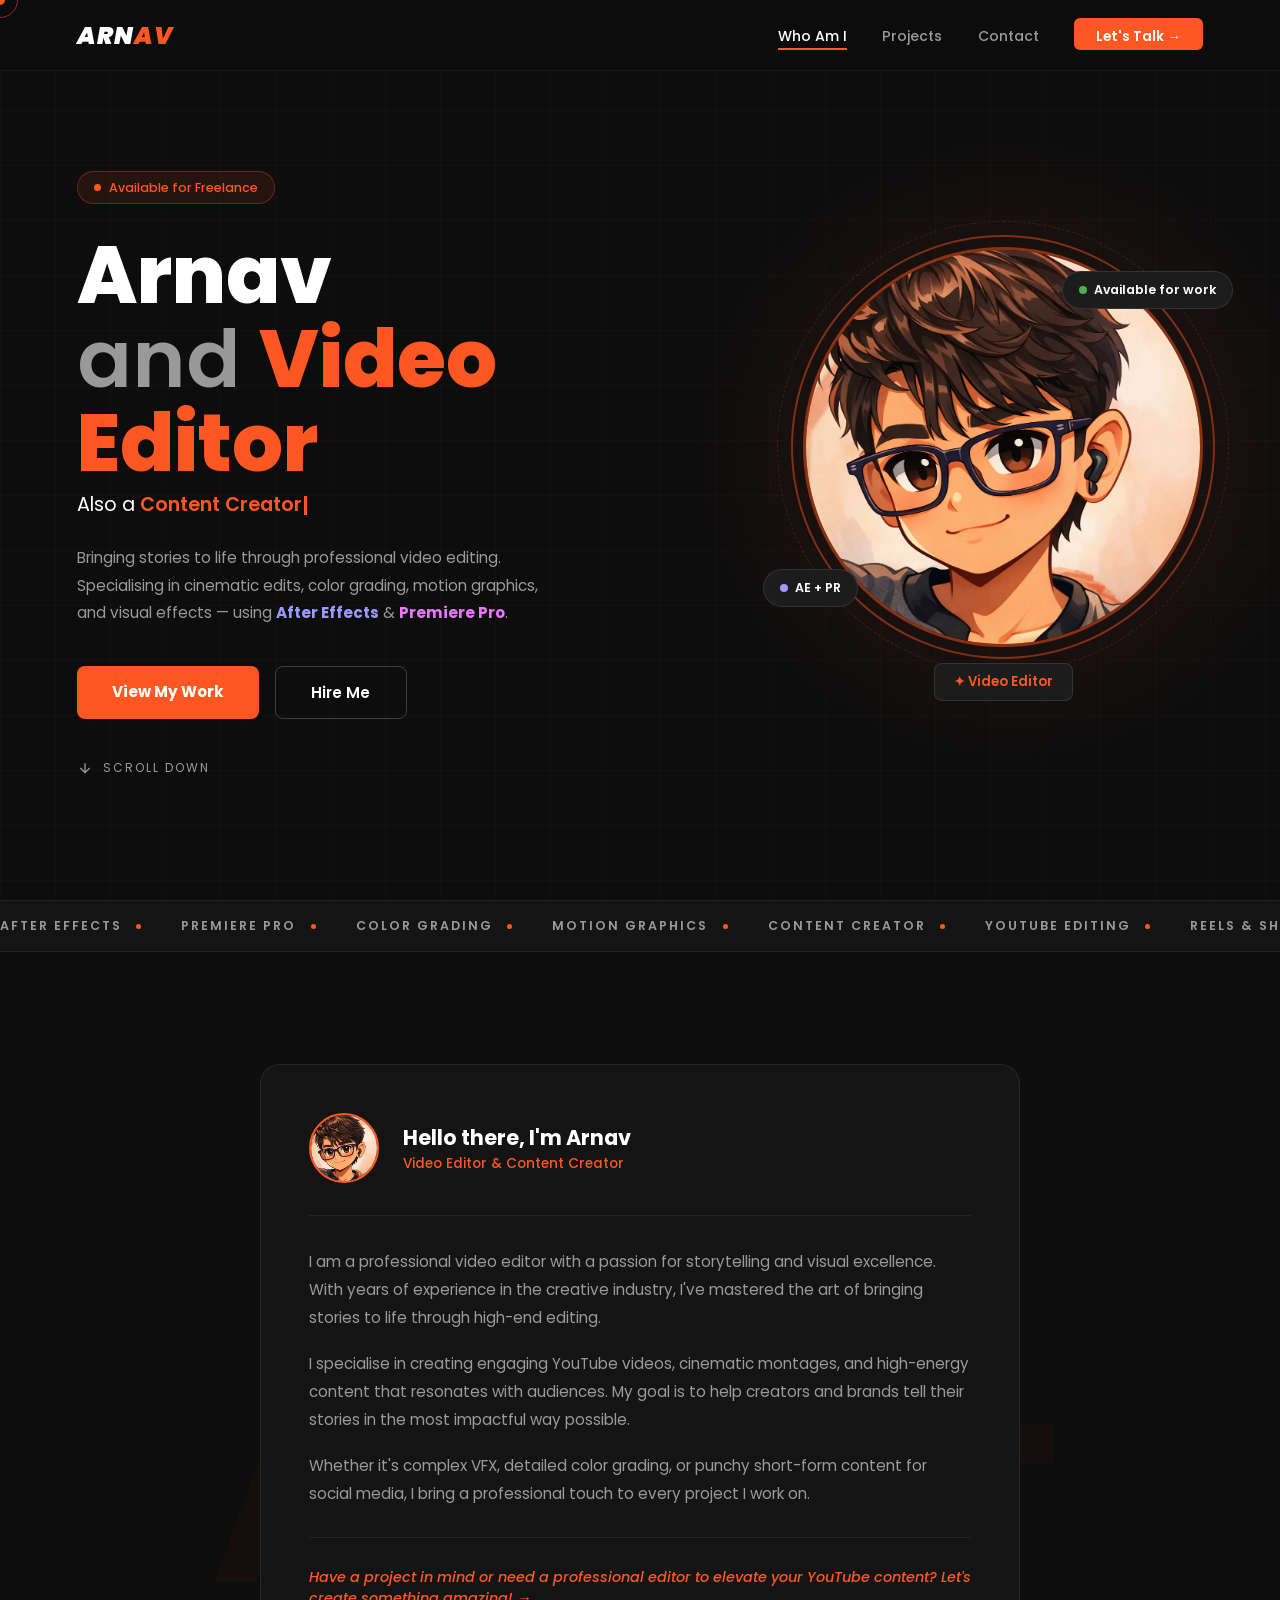
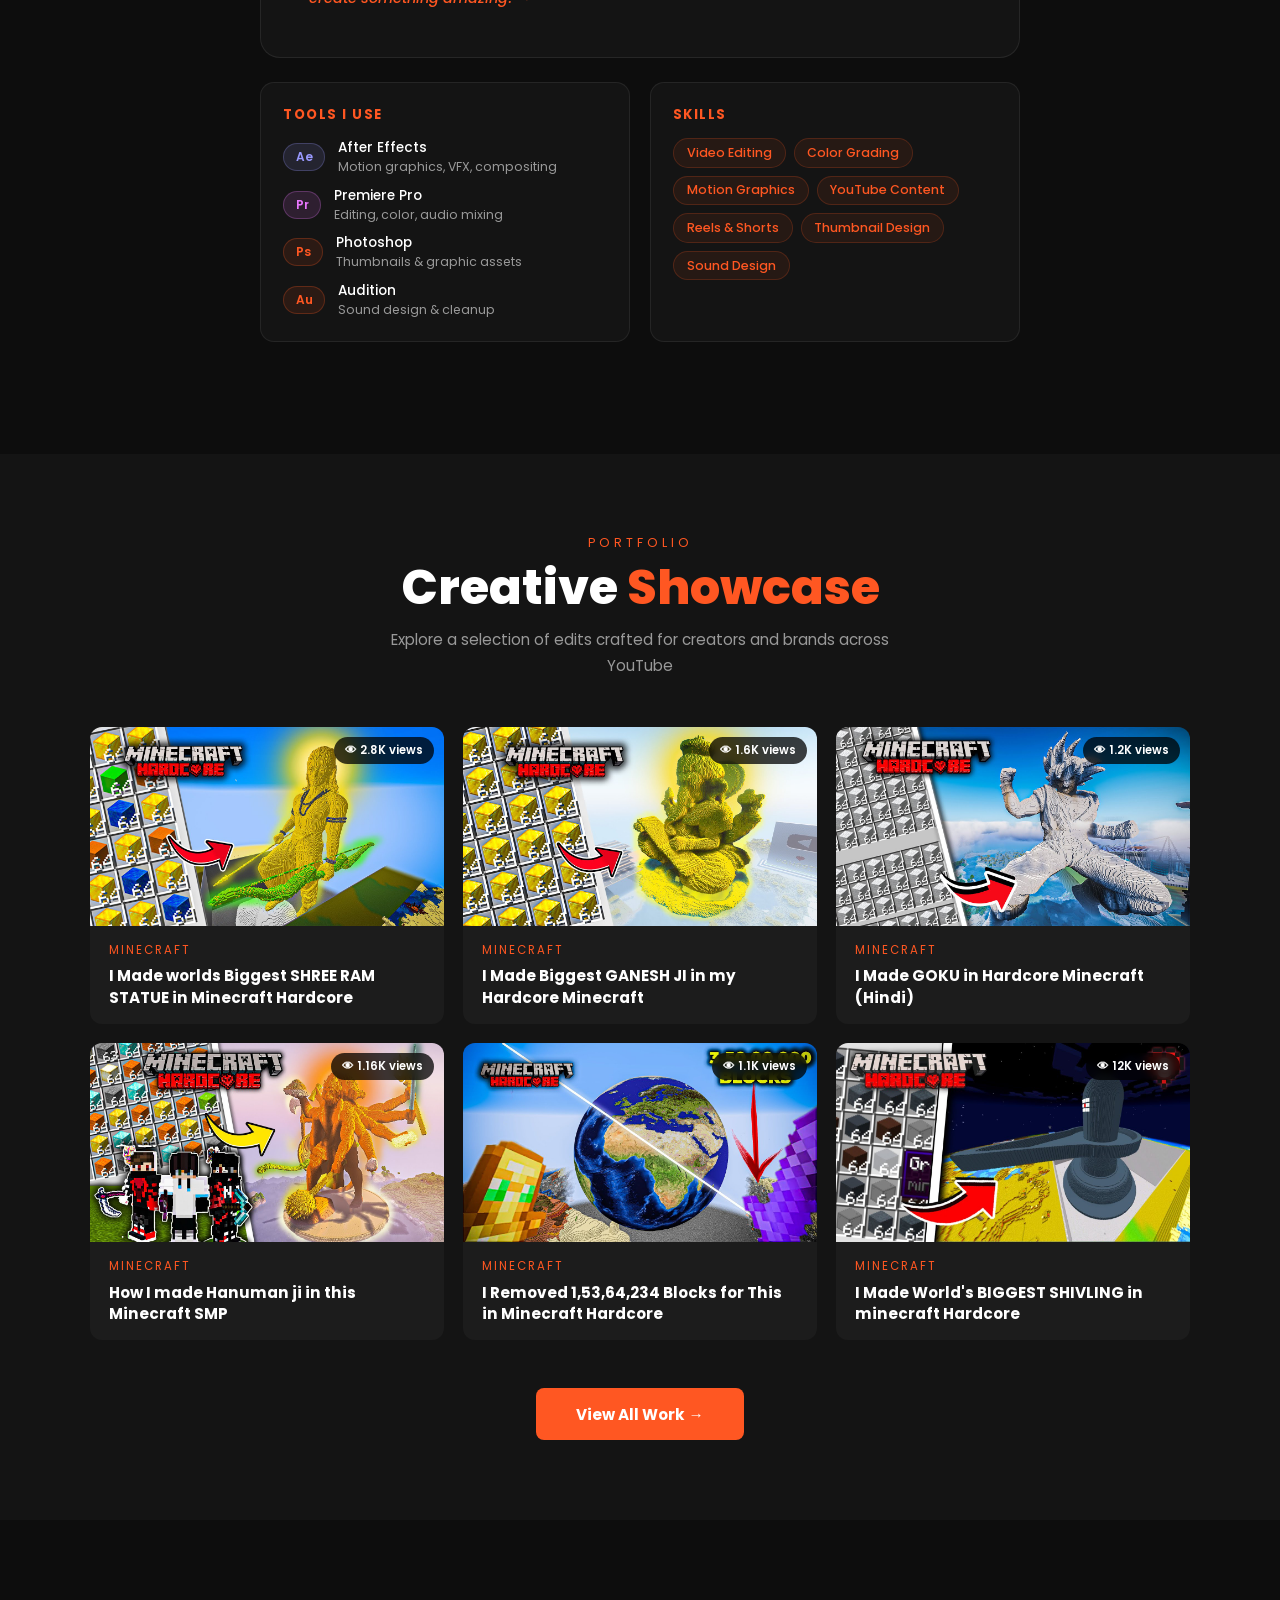
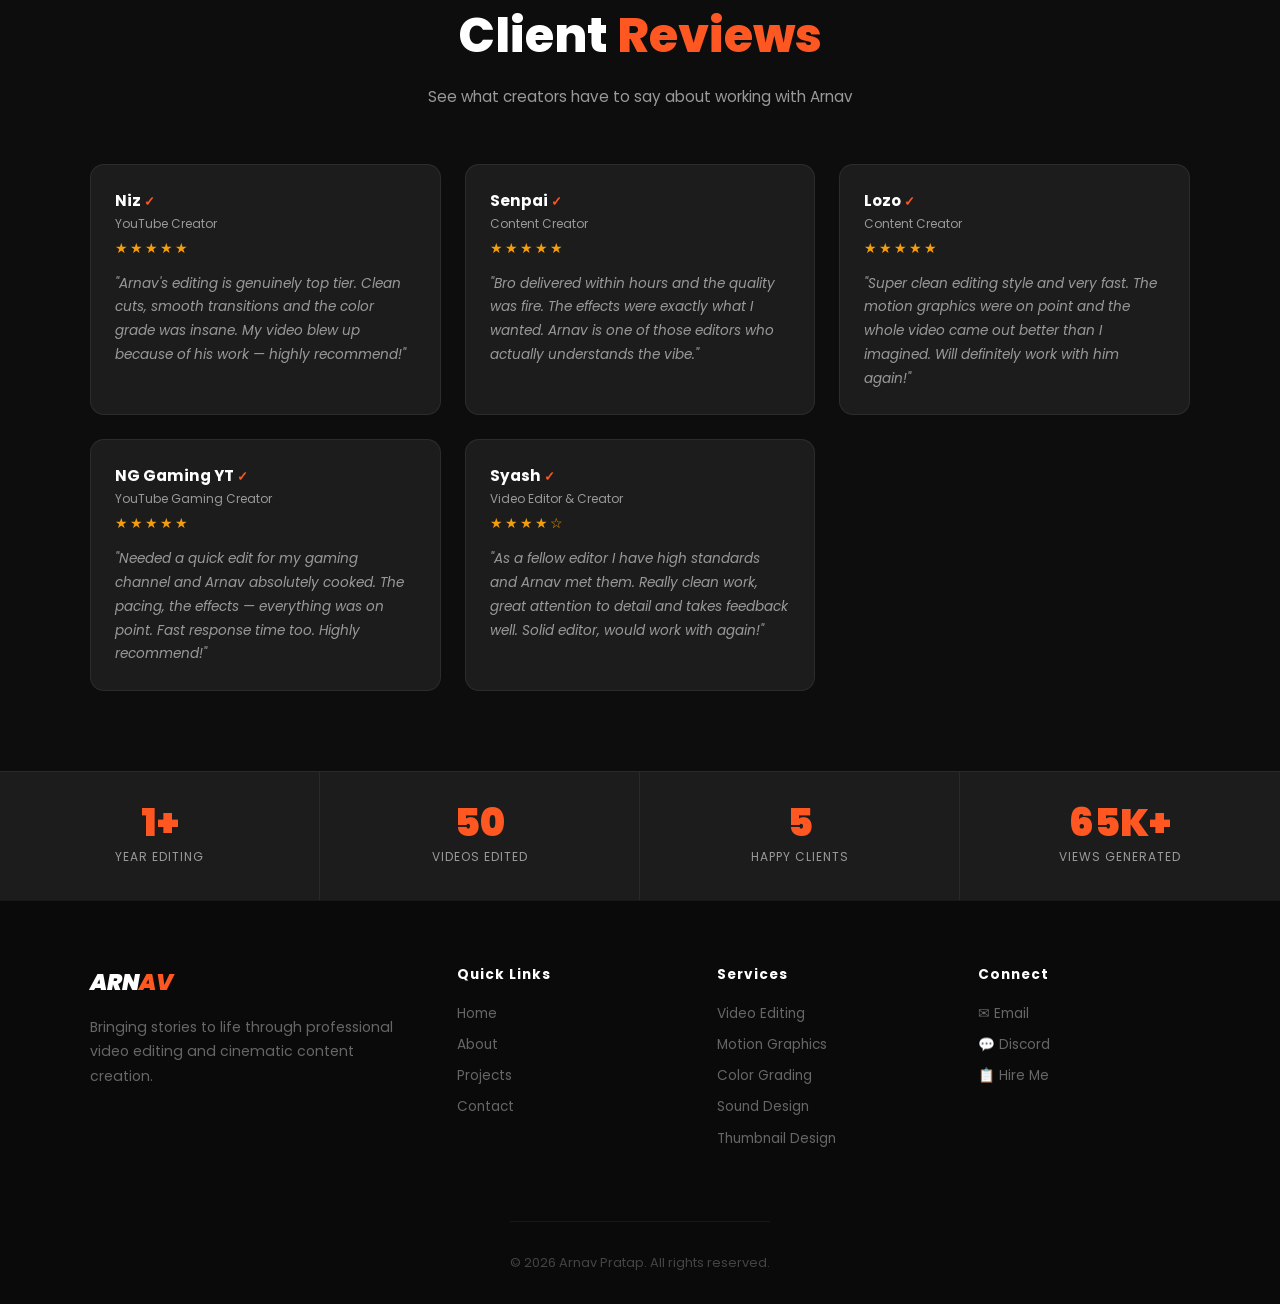
==== index.html @ 13fcae56 "Add files via upload" ====
<!DOCTYPE html>
<html lang="en">
<head>
<meta charset="UTF-8"/>
<meta name="viewport" content="width=device-width, initial-scale=1.0"/>
<title>Arnav Pratap — Video Editor</title>
<link href="https://fonts.googleapis.com/css2?family=Poppins:wght@300;400;500;600;700;800;900&display=swap" rel="stylesheet"/>
<style>
*,*::before,*::after{box-sizing:border-box;margin:0;padding:0;}
:root{
  --orange:#FF5722;--orange2:#FF7043;
  --dark:#0d0d0d;--dark2:#141414;--dark3:#1c1c1c;
  --text:#ffffff;--muted:#999999;
  --ae:#9999FF;--pr:#EA77FF;
}
html{scroll-behavior:smooth;}
body{font-family:'Poppins',sans-serif;background:var(--dark);color:var(--text);overflow-x:hidden;cursor:none;}

/* CURSOR */
.cursor{width:10px;height:10px;border-radius:50%;background:var(--orange);position:fixed;pointer-events:none;z-index:99999;transform:translate(-50%,-50%);transition:width 0.2s,height 0.2s;}
.cursor-ring{width:36px;height:36px;border-radius:50%;border:1px solid rgba(255,87,34,0.5);position:fixed;pointer-events:none;z-index:99998;transform:translate(-50%,-50%);transition:transform 0.18s ease,width 0.2s,height 0.2s;}
@media(max-width:768px){.cursor,.cursor-ring{display:none;}body{cursor:auto;}}

/* NAV */
nav{
  position:fixed;top:0;left:0;right:0;z-index:9999;
  display:flex;align-items:center;justify-content:space-between;
  padding:1.1rem 6%;
  background:rgba(13,13,13,0.96);backdrop-filter:blur(14px);
  border-bottom:1px solid rgba(255,255,255,0.06);
}
.nav-logo{
  font-size:1.5rem;font-weight:900;font-style:italic;
  text-decoration:none;letter-spacing:1px;
  display:inline-block;
}
.nav-logo .w{color:#ffffff;}
.nav-logo .o{color:#FF5722;}

.nav-links{display:flex;gap:2.2rem;list-style:none;align-items:center;}
.nav-links a{
  text-decoration:none;color:var(--muted);
  font-size:0.88rem;font-weight:500;
  position:relative;padding-bottom:4px;transition:color 0.2s;
}
.nav-links a::after{
  content:'';position:absolute;bottom:0;left:0;right:0;
  height:2px;background:var(--orange);
  transform:scaleX(0);transform-origin:left;transition:transform 0.25s;
}
.nav-links a:hover,.nav-links a.active{color:var(--text);}
.nav-links a:hover::after,.nav-links a.active::after{transform:scaleX(1);}
.nav-cta{
  background:var(--orange);color:#fff!important;
  padding:0.55rem 1.4rem;border-radius:6px;
  font-weight:600!important;font-size:0.85rem!important;
}
.nav-cta::after{display:none!important;}
.nav-cta:hover{opacity:0.88;}
.hamburger{display:none;flex-direction:column;gap:5px;background:none;border:none;cursor:pointer;}
.hamburger span{width:22px;height:2px;background:var(--text);display:block;}

/* HERO */
#home{
  min-height:100vh;display:flex;align-items:center;
  padding:6rem 6% 3rem;position:relative;overflow:hidden;
}
#home::before{
  content:'';position:absolute;inset:0;
  background-image:linear-gradient(rgba(255,87,34,0.04) 1px,transparent 1px),linear-gradient(90deg,rgba(255,87,34,0.04) 1px,transparent 1px);
  background-size:55px 55px;animation:gridDrift 25s linear infinite;pointer-events:none;
}
@keyframes gridDrift{to{background-position:55px 55px;}}
.hero-glow{
  position:absolute;width:700px;height:700px;border-radius:50%;
  background:radial-gradient(circle,rgba(255,87,34,0.12) 0%,transparent 65%);
  right:-80px;top:50%;transform:translateY(-50%);pointer-events:none;
}
.hero-inner{display:flex;align-items:center;justify-content:space-between;width:100%;gap:3rem;position:relative;z-index:1;}
.hero-left{flex:1;max-width:580px;}

.avail-pill{
  display:inline-flex;align-items:center;gap:8px;
  background:rgba(255,87,34,0.1);border:1px solid rgba(255,87,34,0.3);
  padding:0.4rem 1rem;border-radius:50px;
  font-size:0.78rem;font-weight:500;color:var(--orange);margin-bottom:1.8rem;
}
.avail-pill .dot{width:7px;height:7px;border-radius:50%;background:var(--orange);animation:blink 1.8s ease-in-out infinite;}
@keyframes blink{50%{opacity:0.2;}}

.hero-name{font-size:clamp(2.8rem,6.5vw,5rem);font-weight:800;line-height:1.05;margin-bottom:0.3rem;}
.hero-name .and{color:var(--muted);font-weight:600;}
.hero-name .role-line{color:var(--orange);display:block;}

.hero-sub{font-size:clamp(1rem,2vw,1.2rem);font-weight:400;margin-bottom:1.6rem;}
.typed-text{color:var(--orange);font-weight:600;}
.cursor-bar{display:inline-block;width:3px;height:1em;background:var(--orange);margin-left:2px;vertical-align:middle;animation:cursorBlink 0.85s step-end infinite;}
@keyframes cursorBlink{50%{opacity:0;}}

.hero-desc{color:var(--muted);font-size:0.95rem;line-height:1.8;max-width:470px;margin-bottom:2.5rem;}

.hero-btns{display:flex;gap:1rem;flex-wrap:wrap;margin-bottom:2.5rem;}
.btn-primary{background:var(--orange);color:#fff;padding:0.85rem 2.2rem;border-radius:8px;text-decoration:none;font-weight:700;font-size:0.95rem;transition:all 0.22s;border:none;}
.btn-primary:hover{background:var(--orange2);transform:translateY(-2px);}
.btn-secondary{background:transparent;color:var(--text);border:1.5px solid rgba(255,255,255,0.2);padding:0.85rem 2.2rem;border-radius:8px;text-decoration:none;font-weight:600;font-size:0.95rem;transition:all 0.22s;}
.btn-secondary:hover{border-color:var(--orange);color:var(--orange);transform:translateY(-2px);}

.scroll-hint{display:flex;align-items:center;gap:10px;color:var(--muted);font-size:0.75rem;letter-spacing:2px;text-transform:uppercase;animation:scrollBob 2s ease-in-out infinite;}
.scroll-hint svg{width:16px;height:16px;fill:none;stroke:var(--muted);stroke-width:2;}
@keyframes scrollBob{0%,100%{transform:translateY(0);}50%{transform:translateY(5px);}}

.hero-right{flex:0 0 auto;display:flex;flex-direction:column;align-items:center;gap:1rem;}
.profile-wrap{position:relative;width:clamp(260px,32vw,400px);height:clamp(260px,32vw,400px);}
.ring{position:absolute;border-radius:50%;pointer-events:none;}
.ring-1{inset:-12px;border:2px solid rgba(255,87,34,0.45);animation:ringRotate 9s linear infinite;}
.ring-2{inset:-26px;border:1.5px dashed rgba(255,87,34,0.2);animation:ringRotate 16s linear infinite reverse;}
@keyframes ringRotate{to{transform:rotate(360deg);}}
.profile-circle{width:100%;height:100%;border-radius:50%;overflow:hidden;border:3px solid rgba(255,87,34,0.5);background:radial-gradient(circle at 38% 34%,#3d1800 0%,#180a00 45%,#0d0d0d 100%);display:flex;align-items:center;justify-content:center;}
.profile-img{width:100%;height:100%;object-fit:cover;display:block;}
.profile-initials{font-size:clamp(4rem,10vw,6rem);font-weight:900;color:rgba(255,87,34,0.35);}

.chip{position:absolute;background:var(--dark3);border:1px solid rgba(255,255,255,0.1);padding:0.55rem 1rem;border-radius:50px;font-size:0.78rem;font-weight:600;display:flex;align-items:center;gap:7px;white-space:nowrap;pointer-events:none;}
.chip-dot{width:8px;height:8px;border-radius:50%;}
.chip-avail{top:6%;right:-30px;animation:chipFloat 3s ease-in-out infinite;}
.chip-tool{bottom:10%;left:-40px;animation:chipFloat 3s ease-in-out 1.5s infinite;}
@keyframes chipFloat{0%,100%{transform:translateY(0);}50%{transform:translateY(-8px);}}
.editor-tag{background:var(--dark3);border:1px solid rgba(255,255,255,0.1);padding:0.5rem 1.2rem;border-radius:8px;font-size:0.82rem;font-weight:600;display:flex;align-items:center;gap:8px;color:var(--orange);}

/* MARQUEE */
.marquee-wrap{background:var(--dark2);overflow:hidden;border-top:1px solid rgba(255,255,255,0.06);border-bottom:1px solid rgba(255,255,255,0.06);padding:1rem 0;}
.marquee-track{display:flex;gap:2.5rem;width:max-content;animation:marqueeRun 22s linear infinite;}
.marquee-track:hover{animation-play-state:paused;}
@keyframes marqueeRun{to{transform:translateX(-50%);}}
.m-item{display:flex;align-items:center;gap:0.9rem;font-size:0.78rem;font-weight:600;text-transform:uppercase;letter-spacing:2px;color:var(--muted);white-space:nowrap;}
.m-dot{width:5px;height:5px;border-radius:50%;background:var(--orange);flex-shrink:0;}

/* ABOUT */
#about{padding:7rem 6%;display:flex;align-items:center;justify-content:center;background:var(--dark);position:relative;}
#about::before{content:'ABOUT';position:absolute;top:50%;left:50%;transform:translate(-50%,-50%);font-size:clamp(6rem,18vw,14rem);font-weight:900;color:rgba(255,87,34,0.03);pointer-events:none;white-space:nowrap;letter-spacing:10px;}
.about-card{max-width:760px;width:100%;background:var(--dark2);border:1px solid rgba(255,255,255,0.08);border-radius:20px;padding:3rem;position:relative;z-index:1;}
.about-top{display:flex;align-items:center;gap:1.5rem;margin-bottom:2rem;padding-bottom:2rem;border-bottom:1px solid rgba(255,255,255,0.07);}
.about-avatar{width:70px;height:70px;border-radius:50%;overflow:hidden;flex-shrink:0;border:2px solid var(--orange);background:radial-gradient(circle at 38% 34%,#3d1800 0%,#0d0d0d 100%);display:flex;align-items:center;justify-content:center;}
.about-avatar img{width:100%;height:100%;object-fit:cover;display:block;}
.about-avatar-initials{font-size:1.6rem;font-weight:900;color:rgba(255,87,34,0.5);}
.about-name h2{font-size:1.3rem;font-weight:700;margin-bottom:0.1rem;}
.about-name p{font-size:0.85rem;color:var(--orange);font-weight:500;}
.about-body p{color:var(--muted);font-size:0.95rem;line-height:1.85;margin-bottom:1.1rem;}
.about-body p:last-child{margin-bottom:0;}
.about-cta{display:block;margin-top:1.8rem;padding-top:1.8rem;border-top:1px solid rgba(255,255,255,0.07);color:var(--orange);font-size:0.9rem;font-weight:500;font-style:italic;text-decoration:none;transition:opacity 0.2s;}
.about-cta:hover{opacity:0.75;}

.about-extras{max-width:760px;width:100%;display:grid;grid-template-columns:1fr 1fr;gap:1.2rem;margin-top:1.5rem;position:relative;z-index:1;}
.extra-card{background:var(--dark2);border:1px solid rgba(255,255,255,0.07);border-radius:14px;padding:1.4rem;transition:border-color 0.25s,transform 0.25s;}
.extra-card:hover{border-color:rgba(255,87,34,0.35);transform:translateY(-3px);}
.extra-card h4{font-size:0.82rem;text-transform:uppercase;letter-spacing:1.5px;color:var(--orange);margin-bottom:0.8rem;}
.tool-row{display:flex;align-items:center;gap:0.8rem;margin-bottom:0.6rem;}
.tool-row:last-child{margin-bottom:0;}
.tool-badge{font-size:0.75rem;padding:0.25rem 0.7rem;border-radius:50px;font-weight:600;}
.badge-ae{background:rgba(153,153,255,0.12);color:var(--ae);border:1px solid rgba(153,153,255,0.25);}
.badge-pr{background:rgba(234,119,255,0.12);color:var(--pr);border:1px solid rgba(234,119,255,0.25);}
.badge-or{background:rgba(255,87,34,0.1);color:var(--orange);border:1px solid rgba(255,87,34,0.25);}
.tool-name{font-size:0.85rem;color:var(--text);font-weight:500;}
.tool-desc{font-size:0.78rem;color:var(--muted);}
.skill-tags{display:flex;flex-wrap:wrap;gap:0.5rem;}
.skill-tag{background:rgba(255,87,34,0.08);color:var(--orange);border:1px solid rgba(255,87,34,0.2);padding:0.3rem 0.8rem;border-radius:50px;font-size:0.78rem;font-weight:500;}

/* STATS */
.stats-strip{display:grid;grid-template-columns:repeat(4,1fr);background:var(--dark3);border-top:1px solid rgba(255,255,255,0.06);}
.stat-cell{padding:2rem 1.5rem;text-align:center;border-right:1px solid rgba(255,255,255,0.06);transition:background 0.2s;}
.stat-cell:last-child{border-right:none;}
.stat-cell:hover{background:var(--dark2);}
.stat-big{font-size:2.4rem;font-weight:900;color:var(--orange);display:block;line-height:1;}
.stat-lbl{font-size:0.75rem;color:var(--muted);margin-top:0.4rem;text-transform:uppercase;letter-spacing:1px;}

/* FOOTER */
footer{background:var(--dark2);border-top:1px solid rgba(255,255,255,0.06);padding:2.5rem 6%;display:flex;align-items:center;justify-content:space-between;flex-wrap:wrap;gap:1.5rem;}
.footer-logo{font-size:1.2rem;font-weight:900;font-style:italic;}
.footer-logo .w{color:#ffffff;}
.footer-logo .o{color:#FF5722;}
.footer-nav{display:flex;gap:2rem;}
.footer-nav a{color:var(--muted);text-decoration:none;font-size:0.85rem;transition:color 0.2s;}
.footer-nav a:hover{color:var(--orange);}
.socials{display:flex;gap:0.7rem;}
.soc-btn{width:40px;height:40px;border-radius:50%;border:1.5px solid rgba(255,255,255,0.12);display:flex;align-items:center;justify-content:center;color:var(--muted);text-decoration:none;transition:all 0.25s;}
.soc-btn svg{width:16px;height:16px;fill:currentColor;}
.soc-btn:hover{border-color:var(--orange);color:var(--orange);transform:translateY(-3px);}
.footer-copy{color:var(--muted);font-size:0.78rem;width:100%;text-align:center;padding-top:1.2rem;border-top:1px solid rgba(255,255,255,0.06);}

/* REVEAL */
.reveal{opacity:0;transform:translateY(30px);transition:opacity 0.7s ease,transform 0.7s ease;}
.reveal.visible{opacity:1;transform:translateY(0);}
.reveal.d1{transition-delay:0.1s;}
.reveal.d2{transition-delay:0.2s;}
.reveal.d3{transition-delay:0.3s;}

/* HERO ANIMS */
.a-up{animation:aUp 0.8s ease both;}
.a-in{animation:aIn 0.9s ease both;}
.delay-1{animation-delay:0.08s;}
.delay-2{animation-delay:0.2s;}
.delay-3{animation-delay:0.32s;}
.delay-4{animation-delay:0.46s;}
.delay-5{animation-delay:0.6s;}
@keyframes aUp{from{opacity:0;transform:translateY(28px);}to{opacity:1;transform:translateY(0);}}
@keyframes aIn{from{opacity:0;}to{opacity:1;}}

/* RESPONSIVE */
@media(max-width:900px){
  .hero-inner{flex-direction:column-reverse;text-align:center;}
  .hero-btns,.scroll-hint{justify-content:center;}
  .hero-desc{margin:0 auto 2.5rem;}
  .chip-avail,.chip-tool{display:none;}
  #about{flex-direction:column;}
  .about-extras{grid-template-columns:1fr;}
  .stats-strip{grid-template-columns:1fr 1fr;}
  .stat-cell:nth-child(2){border-right:none;}
  .stat-cell:nth-child(3){border-top:1px solid rgba(255,255,255,0.06);}
}
@media(max-width:600px){
  .hamburger{display:flex;}
  .nav-links{display:none;flex-direction:column;gap:1.5rem;position:absolute;top:100%;left:0;right:0;background:rgba(13,13,13,0.98);padding:2rem 6%;border-bottom:1px solid rgba(255,255,255,0.08);}
  .nav-links.open{display:flex;}
  .footer-nav{display:none;}
  .about-card{padding:2rem 1.5rem;}
}
</style>
</head>
<body>
<div class="cursor" id="cursor"></div>
<div class="cursor-ring" id="cursor-ring"></div>

<nav>
  <a href="https://discord.gg/duZu3ErqH3" target="_blank" class="nav-logo">
    <span class="w">ARN</span><span class="o">AV</span>
  </a>
  <button class="hamburger" onclick="document.querySelector('.nav-links').classList.toggle('open')">
    <span></span><span></span><span></span>
  </button>
  <ul class="nav-links">
    <li><a href="#home" class="active">Who Am I</a></li>
    <li><a href="projects.html">Projects</a></li>
    <li><a href="contact.html">Contact</a></li>
    <li><a href="contact.html" class="nav-cta">Let's Talk →</a></li>
  </ul>
</nav>

<section id="home">
  <div class="hero-glow"></div>
  <div class="hero-inner">
    <div class="hero-left">
      <div class="avail-pill a-up delay-1"><div class="dot"></div> Available for Freelance</div>
      <h1 class="hero-name a-up delay-2">
        Arnav
        <span class="role-line"><span class="and">and </span>Video Editor</span>
      </h1>
      <p class="hero-sub a-up delay-3">Also a <span class="typed-text" id="typed"></span><span class="cursor-bar"></span></p>
      <p class="hero-desc a-up delay-3">Bringing stories to life through professional video editing. Specialising in cinematic edits, color grading, motion graphics, and visual effects — using <strong style="color:var(--ae)">After Effects</strong> &amp; <strong style="color:var(--pr)">Premiere Pro</strong>.</p>
      <div class="hero-btns a-up delay-4">
        <a href="projects.html" class="btn-primary">View My Work</a>
        <a href="contact.html" class="btn-secondary">Hire Me</a>
      </div>
      <div class="scroll-hint a-up delay-5">
        <svg viewBox="0 0 24 24"><path d="M12 5v14M5 12l7 7 7-7"/></svg>
        Scroll Down
      </div>
    </div>
    <div class="hero-right a-in delay-2">
      <div class="profile-wrap">
        <div class="ring ring-1"></div>
        <div class="ring ring-2"></div>
        <div class="profile-circle">
          <img src="content.png" alt="Arnav Pratap" class="profile-img" onerror="this.style.display='none';this.nextElementSibling.style.display='block'"/>
          <div class="profile-initials" style="display:none">AP</div>
        </div>
        <div class="chip chip-avail">
          <div class="chip-dot" style="background:#4caf50;animation:blink 2s infinite;"></div>Available for work
        </div>
        <div class="chip chip-tool">
          <div class="chip-dot" style="background:var(--ae)"></div>AE + PR
        </div>
      </div>
      <div class="editor-tag a-up delay-4">✦ Video Editor</div>
    </div>
  </div>
</section>

<div class="marquee-wrap">
  <div class="marquee-track">
    <span class="m-item">After Effects <span class="m-dot"></span></span>
    <span class="m-item">Premiere Pro <span class="m-dot"></span></span>
    <span class="m-item">Color Grading <span class="m-dot"></span></span>
    <span class="m-item">Motion Graphics <span class="m-dot"></span></span>
    <span class="m-item">Content Creator <span class="m-dot"></span></span>
    <span class="m-item">YouTube Editing <span class="m-dot"></span></span>
    <span class="m-item">Reels &amp; Shorts <span class="m-dot"></span></span>
    <span class="m-item">Thumbnail Design <span class="m-dot"></span></span>
    <span class="m-item">After Effects <span class="m-dot"></span></span>
    <span class="m-item">Premiere Pro <span class="m-dot"></span></span>
    <span class="m-item">Color Grading <span class="m-dot"></span></span>
    <span class="m-item">Motion Graphics <span class="m-dot"></span></span>
    <span class="m-item">Content Creator <span class="m-dot"></span></span>
    <span class="m-item">YouTube Editing <span class="m-dot"></span></span>
    <span class="m-item">Reels &amp; Shorts <span class="m-dot"></span></span>
    <span class="m-item">Thumbnail Design <span class="m-dot"></span></span>
  </div>
</div>

<section id="about">
  <div style="display:flex;flex-direction:column;align-items:center;width:100%;gap:0;">
    <div class="about-card reveal">
      <div class="about-top">
        <div class="about-avatar">
          <img src="content.png" alt="Arnav" onerror="this.style.display='none';this.nextElementSibling.style.display='block'"/>
          <div class="about-avatar-initials" style="display:none">AP</div>
        </div>
        <div class="about-name">
          <h2>Hello there, I'm Arnav</h2>
          <p>Video Editor &amp; Content Creator</p>
        </div>
      </div>
      <div class="about-body">
        <p>I am a professional video editor with a passion for storytelling and visual excellence. With years of experience in the creative industry, I've mastered the art of bringing stories to life through high-end editing.</p>
        <p>I specialise in creating engaging YouTube videos, cinematic montages, and high-energy content that resonates with audiences. My goal is to help creators and brands tell their stories in the most impactful way possible.</p>
        <p>Whether it's complex VFX, detailed color grading, or punchy short-form content for social media, I bring a professional touch to every project I work on.</p>
      </div>
      <a href="contact.html" class="about-cta">Have a project in mind or need a professional editor to elevate your YouTube content? Let's create something amazing! →</a>
    </div>
    <div class="about-extras">
      <div class="extra-card reveal d1">
        <h4>Tools I Use</h4>
        <div class="tool-row"><span class="tool-badge badge-ae">Ae</span><div><div class="tool-name">After Effects</div><div class="tool-desc">Motion graphics, VFX, compositing</div></div></div>
        <div class="tool-row"><span class="tool-badge badge-pr">Pr</span><div><div class="tool-name">Premiere Pro</div><div class="tool-desc">Editing, color, audio mixing</div></div></div>
        <div class="tool-row"><span class="tool-badge badge-or">Ps</span><div><div class="tool-name">Photoshop</div><div class="tool-desc">Thumbnails &amp; graphic assets</div></div></div>
        <div class="tool-row"><span class="tool-badge badge-or">Au</span><div><div class="tool-name">Audition</div><div class="tool-desc">Sound design &amp; cleanup</div></div></div>
      </div>
      <div class="extra-card reveal d2">
        <h4>Skills</h4>
        <div class="skill-tags">
          <span class="skill-tag">Video Editing</span>
          <span class="skill-tag">Color Grading</span>
          <span class="skill-tag">Motion Graphics</span>
          <span class="skill-tag">YouTube Content</span>
          <span class="skill-tag">Reels &amp; Shorts</span>
          <span class="skill-tag">Thumbnail Design</span>
          <span class="skill-tag">Sound Design</span>
        </div>
      </div>
    </div>
  </div>
</section>

<!-- ══ SHOWCASE SECTION ══ -->
<section id="showcase" style="padding:5rem 6%;background:var(--dark2);">
  <!-- heading -->
  <div style="text-align:center;margin-bottom:3rem;">
    <p style="font-size:0.78rem;letter-spacing:4px;text-transform:uppercase;color:var(--orange);margin-bottom:0.6rem;">Portfolio</p>
    <h2 style="font-size:clamp(2rem,5vw,3rem);font-weight:800;line-height:1.1;">
      Creative <span style="color:var(--orange);">Showcase</span>
    </h2>
    <p style="color:var(--muted);margin-top:0.8rem;font-size:0.95rem;max-width:500px;margin-left:auto;margin-right:auto;line-height:1.7;">Explore a selection of edits crafted for creators and brands across YouTube</p>
  </div>

  <!-- 3x3 grid -->
  <div style="display:grid;grid-template-columns:repeat(3,1fr);gap:1.2rem;max-width:1100px;margin:0 auto 3rem;">

    <!-- Card 1 -->
    <div class="sc-card reveal">
      <div class="sc-thumb">
        <img src="mc7.jpg" alt="Shree Ram Statue"/>
        <div class="sc-views">👁 2.8K views</div>
        <div class="sc-overlay"><div class="sc-play"><svg viewBox="0 0 24 24" fill="#fff"><path d="M8 5v14l11-7z"/></svg></div></div>
      </div>
      <div class="sc-body">
        <p class="sc-cat">Minecraft</p>
        <a href="https://youtu.be/A5hEcHeUexU?si=XoQjzlGa9DbGclMv" target="_blank" class="sc-title">I Made worlds Biggest SHREE RAM STATUE in Minecraft Hardcore</a>
      </div>
    </div>

    <!-- Card 2 -->
    <div class="sc-card reveal d1">
      <div class="sc-thumb">
        <img src="mc5.jpg" alt="Ganesh Ji"/>
        <div class="sc-views">👁 1.6K views</div>
        <div class="sc-overlay"><div class="sc-play"><svg viewBox="0 0 24 24" fill="#fff"><path d="M8 5v14l11-7z"/></svg></div></div>
      </div>
      <div class="sc-body">
        <p class="sc-cat">Minecraft</p>
        <a href="https://youtu.be/P7cTcj4Z8Kc?si=1uWFIO4UPtVMXHzp" target="_blank" class="sc-title">I Made Biggest GANESH JI in my Hardcore Minecraft</a>
      </div>
    </div>

    <!-- Card 3 -->
    <div class="sc-card reveal d2">
      <div class="sc-thumb">
        <img src="mc4.jpg" alt="Goku"/>
        <div class="sc-views">👁 1.2K views</div>
        <div class="sc-overlay"><div class="sc-play"><svg viewBox="0 0 24 24" fill="#fff"><path d="M8 5v14l11-7z"/></svg></div></div>
      </div>
      <div class="sc-body">
        <p class="sc-cat">Minecraft</p>
        <a href="https://youtu.be/Mu4w_FCeaVA?si=c7QTixAmNNE0tSzw" target="_blank" class="sc-title">I Made GOKU in Hardcore Minecraft (Hindi)</a>
      </div>
    </div>

    <!-- Card 4 -->
    <div class="sc-card reveal">
      <div class="sc-thumb">
        <img src="mc2.jpg" alt="Hanuman Ji"/>
        <div class="sc-views">👁 1.16K views</div>
        <div class="sc-overlay"><div class="sc-play"><svg viewBox="0 0 24 24" fill="#fff"><path d="M8 5v14l11-7z"/></svg></div></div>
      </div>
      <div class="sc-body">
        <p class="sc-cat">Minecraft</p>
        <a href="https://youtu.be/Gno8iufA8Qg?si=FGzqHN00f-W0OI1a" target="_blank" class="sc-title">How I made Hanuman ji in this Minecraft SMP</a>
      </div>
    </div>

    <!-- Card 5 -->
    <div class="sc-card reveal d1">
      <div class="sc-thumb">
        <img src="mc3.jpg" alt="Blocks"/>
        <div class="sc-views">👁 1.1K views</div>
        <div class="sc-overlay"><div class="sc-play"><svg viewBox="0 0 24 24" fill="#fff"><path d="M8 5v14l11-7z"/></svg></div></div>
      </div>
      <div class="sc-body">
        <p class="sc-cat">Minecraft</p>
        <a href="https://youtu.be/vUVupDG3J8M?si=R0E_vifBAHUm0rwt" target="_blank" class="sc-title">I Removed 1,53,64,234 Blocks for This in Minecraft Hardcore</a>
      </div>
    </div>

    <!-- Card 6 -->
    <div class="sc-card reveal d2">
      <div class="sc-thumb">
        <img src="mc9.jpg" alt="Shivling"/>
        <div class="sc-views">👁 12K views</div>
        <div class="sc-overlay"><div class="sc-play"><svg viewBox="0 0 24 24" fill="#fff"><path d="M8 5v14l11-7z"/></svg></div></div>
      </div>
      <div class="sc-body">
        <p class="sc-cat">Minecraft</p>
        <a href="https://youtu.be/3AMaesNGrEU?si=Az5hqZEEEKW2hswh" target="_blank" class="sc-title">I Made World's BIGGEST SHIVLING in minecraft Hardcore</a>
      </div>
    </div>

  </div><!-- end grid -->
  <div style="text-align:center;">
    <a href="projects.html" style="display:inline-flex;align-items:center;gap:10px;background:var(--orange);color:#fff;padding:0.9rem 2.5rem;border-radius:8px;font-weight:700;font-size:0.95rem;text-decoration:none;transition:all 0.22s;" onmouseover="this.style.background='var(--orange2)';this.style.transform='translateY(-2px)'" onmouseout="this.style.background='var(--orange)';this.style.transform='translateY(0)'">
      View All Work →
    </a>
  </div>
</section>

<style>
.sc-card { background:var(--dark3); border-radius:12px; overflow:hidden; transition:transform 0.25s,box-shadow 0.25s; }
.sc-card:hover { transform:translateY(-4px); box-shadow:0 12px 32px rgba(255,87,34,0.15); }
.sc-thumb { position:relative; aspect-ratio:16/9; overflow:hidden; }
.sc-thumb img { width:100%; height:100%; object-fit:cover; display:block; transition:transform 0.4s; }
.sc-card:hover .sc-thumb img { transform:scale(1.05); }
.sc-views { position:absolute; top:10px; right:10px; background:rgba(0,0,0,0.75); color:#fff; font-size:0.72rem; font-weight:600; padding:0.3rem 0.7rem; border-radius:50px; backdrop-filter:blur(4px); z-index:2; }
.sc-overlay { position:absolute; inset:0; background:rgba(0,0,0,0.4); display:flex; align-items:center; justify-content:center; opacity:0; transition:opacity 0.3s; z-index:3; }
.sc-card:hover .sc-overlay { opacity:1; }
.sc-play { width:48px; height:48px; border-radius:50%; background:rgba(255,87,34,0.9); display:flex; align-items:center; justify-content:center; }
.sc-play svg { width:18px; height:18px; margin-left:3px; }
.sc-body { padding:1rem 1.2rem; }
.sc-cat { font-size:0.72rem; letter-spacing:2px; text-transform:uppercase; color:var(--orange); margin-bottom:0.4rem; }
.sc-title { font-size:0.95rem; font-weight:700; color:var(--text); text-decoration:none; line-height:1.4; display:block; transition:color 0.2s; }
.sc-title:hover { color:var(--orange); }
@media(max-width:900px){ #showcase > div:nth-child(2) { grid-template-columns:repeat(2,1fr) !important; } }
@media(max-width:600px){ #showcase > div:nth-child(2) { grid-template-columns:1fr !important; } }
</style>

<!-- ══ CLIENT REVIEWS ══ -->
<section style="padding:5rem 6%;background:var(--dark);">
  <div style="text-align:center;margin-bottom:3.5rem;">
    <h2 style="font-size:clamp(2rem,5vw,3rem);font-weight:800;">Client <span style="color:var(--orange);">Reviews</span></h2>
    <p style="color:var(--muted);margin-top:0.8rem;font-size:0.95rem;">See what creators have to say about working with Arnav</p>
  </div>

  <div style="display:grid;grid-template-columns:repeat(3,1fr);gap:1.5rem;max-width:1100px;margin:0 auto;">

    <div class="rev-card reveal">
      <div class="rev-name">Niz <span class="rev-tick">✓</span></div>
      <div class="rev-subs">YouTube Creator</div>
      <div class="rev-stars">★★★★★</div>
      <p class="rev-text">"Arnav's editing is genuinely top tier. Clean cuts, smooth transitions and the color grade was insane. My video blew up because of his work — highly recommend!"</p>
    </div>

    <div class="rev-card reveal d1">
      <div class="rev-name">Senpai <span class="rev-tick">✓</span></div>
      <div class="rev-subs">Content Creator</div>
      <div class="rev-stars">★★★★★</div>
      <p class="rev-text">"Bro delivered within hours and the quality was fire. The effects were exactly what I wanted. Arnav is one of those editors who actually understands the vibe."</p>
    </div>

    <div class="rev-card reveal d2">
      <div class="rev-name">Lozo <span class="rev-tick">✓</span></div>
      <div class="rev-subs">Content Creator</div>
      <div class="rev-stars">★★★★★</div>
      <p class="rev-text">"Super clean editing style and very fast. The motion graphics were on point and the whole video came out better than I imagined. Will definitely work with him again!"</p>
    </div>

    <div class="rev-card reveal">
      <div class="rev-name">NG Gaming YT <span class="rev-tick">✓</span></div>
      <div class="rev-subs">YouTube Gaming Creator</div>
      <div class="rev-stars">★★★★★</div>
      <p class="rev-text">"Needed a quick edit for my gaming channel and Arnav absolutely cooked. The pacing, the effects — everything was on point. Fast response time too. Highly recommend!"</p>
    </div>

    <div class="rev-card reveal d1">
      <div class="rev-name">Syash <span class="rev-tick">✓</span></div>
      <div class="rev-subs">Video Editor & Creator</div>
      <div class="rev-stars">★★★★☆</div>
      <p class="rev-text">"As a fellow editor I have high standards and Arnav met them. Really clean work, great attention to detail and takes feedback well. Solid editor, would work with again!"</p>
    </div>

  </div>
</section>

<div class="stats-strip">
  <div class="stat-cell reveal"><span class="stat-big">1+</span><span class="stat-lbl">Year Editing</span></div>
  <div class="stat-cell reveal d1"><span class="stat-big">50</span><span class="stat-lbl">Videos Edited</span></div>
  <div class="stat-cell reveal d2"><span class="stat-big">5</span><span class="stat-lbl">Happy Clients</span></div>
  <div class="stat-cell reveal d3"><span class="stat-big">65K+</span><span class="stat-lbl">Views Generated</span></div>
</div>

<style>
.rev-card { background:var(--dark3); border:1px solid rgba(255,255,255,0.07); border-radius:14px; padding:1.5rem; transition:border-color 0.25s,transform 0.25s; }
.rev-card:hover { border-color:rgba(255,87,34,0.3); transform:translateY(-3px); }
.rev-name { font-size:0.95rem; font-weight:700; color:var(--text); margin-bottom:3px; }
.rev-tick { color:var(--orange); font-size:0.8rem; }
.rev-subs { font-size:0.75rem; color:var(--muted); margin-bottom:5px; }
.rev-stars { color:#f59e0b; font-size:0.9rem; letter-spacing:2px; margin-bottom:0.8rem; }
.rev-text { font-size:0.85rem; color:var(--muted); line-height:1.75; font-style:italic; }
@media(max-width:900px){ section > div { grid-template-columns:repeat(2,1fr) !important; } }
@media(max-width:600px){ section > div { grid-template-columns:1fr !important; } }
</style>

<footer style="background:#0a0a0a;border-top:1px solid rgba(255,255,255,0.06);padding:4rem 6% 2rem;">
  <div style="display:grid;grid-template-columns:1.5fr 1fr 1fr 1fr;gap:3rem;max-width:1100px;margin:0 auto 3rem;">

    <!-- Brand -->
    <div>
      <div style="font-size:1.4rem;font-weight:900;font-style:italic;margin-bottom:1rem;"><span style="color:#ffffff;">ARN</span><span style="color:#FF5722;">AV</span></div>
      <p style="color:#666;font-size:0.88rem;line-height:1.75;">Bringing stories to life through professional video editing and cinematic content creation.</p>
    </div>

    <!-- Quick Links -->
    <div>
      <h4 style="font-size:0.85rem;font-weight:700;color:#fff;margin-bottom:1.2rem;letter-spacing:1px;">Quick Links</h4>
      <div style="display:flex;flex-direction:column;gap:0.7rem;">
        <a href="index.html#home" style="color:#666;text-decoration:none;font-size:0.85rem;transition:color 0.2s;" onmouseover="this.style.color='#FF5722'" onmouseout="this.style.color='#666'">Home</a>
        <a href="index.html#about" style="color:#666;text-decoration:none;font-size:0.85rem;" onmouseover="this.style.color='#FF5722'" onmouseout="this.style.color='#666'">About</a>
        <a href="projects.html" style="color:#666;text-decoration:none;font-size:0.85rem;" onmouseover="this.style.color='#FF5722'" onmouseout="this.style.color='#666'">Projects</a>
        <a href="contact.html" style="color:#666;text-decoration:none;font-size:0.85rem;" onmouseover="this.style.color='#FF5722'" onmouseout="this.style.color='#666'">Contact</a>
      </div>
    </div>

    <!-- Services -->
    <div>
      <h4 style="font-size:0.85rem;font-weight:700;color:#fff;margin-bottom:1.2rem;letter-spacing:1px;">Services</h4>
      <div style="display:flex;flex-direction:column;gap:0.7rem;">
        <span style="color:#666;font-size:0.85rem;">Video Editing</span>
        <span style="color:#666;font-size:0.85rem;">Motion Graphics</span>
        <span style="color:#666;font-size:0.85rem;">Color Grading</span>
        <span style="color:#666;font-size:0.85rem;">Sound Design</span>
        <span style="color:#666;font-size:0.85rem;">Thumbnail Design</span>
      </div>
    </div>

    <!-- Connect -->
    <div>
      <h4 style="font-size:0.85rem;font-weight:700;color:#fff;margin-bottom:1.2rem;letter-spacing:1px;">Connect</h4>
      <div style="display:flex;flex-direction:column;gap:0.7rem;">
        <a href="mailto:arnavpratap770@gmail.com" style="color:#666;text-decoration:none;font-size:0.85rem;display:flex;align-items:center;gap:8px;" onmouseover="this.style.color='#FF5722'" onmouseout="this.style.color='#666'">✉ Email</a>
        <a href="https://discord.gg/duZu3ErqH3" target="_blank" style="color:#666;text-decoration:none;font-size:0.85rem;display:flex;align-items:center;gap:8px;" onmouseover="this.style.color='#FF5722'" onmouseout="this.style.color='#666'">💬 Discord</a>
        <a href="contact.html" style="color:#666;text-decoration:none;font-size:0.85rem;display:flex;align-items:center;gap:8px;" onmouseover="this.style.color='#FF5722'" onmouseout="this.style.color='#666'">📋 Hire Me</a>
      </div>
    </div>

  </div>

  <!-- Bottom bar -->
  <div style="max-width:1100px;margin:0 auto;padding-top:2rem;border-top:1px solid rgba(255,255,255,0.06);text-align:center;">
    <p style="color:#444;font-size:0.8rem;">© 2026 Arnav Pratap. All rights reserved.</p>
  </div>
</footer>

<script>
const roles=['Content Creator','Motion Designer','After Effects Artist','YouTube Editor','Thumbnail Artist'];
let ri=0,ci=0,del=false;
const el=document.getElementById('typed');
function type(){
  const w=roles[ri];
  el.textContent=del?w.substring(0,ci--):w.substring(0,ci++);
  if(!del&&ci>w.length){del=true;setTimeout(type,1400);return;}
  if(del&&ci<0){del=false;ri=(ri+1)%roles.length;ci=0;}
  setTimeout(type,del?42:72);
}
type();

const cursor=document.getElementById('cursor');
const ring=document.getElementById('cursor-ring');
document.addEventListener('mousemove',e=>{
  cursor.style.left=e.clientX+'px';cursor.style.top=e.clientY+'px';
  ring.style.left=e.clientX+'px';ring.style.top=e.clientY+'px';
});
document.querySelectorAll('a,button').forEach(el=>{
  el.addEventListener('mouseenter',()=>{cursor.style.width='18px';cursor.style.height='18px';ring.style.width='56px';ring.style.height='56px';});
  el.addEventListener('mouseleave',()=>{cursor.style.width='10px';cursor.style.height='10px';ring.style.width='36px';ring.style.height='36px';});
});

const revEls=document.querySelectorAll('.reveal');
const obs=new IntersectionObserver(entries=>{
  entries.forEach(e=>{if(e.isIntersecting){e.target.classList.add('visible');obs.unobserve(e.target);}});
},{threshold:0.12});
revEls.forEach(el=>obs.observe(el));
</script>
</body>
</html>
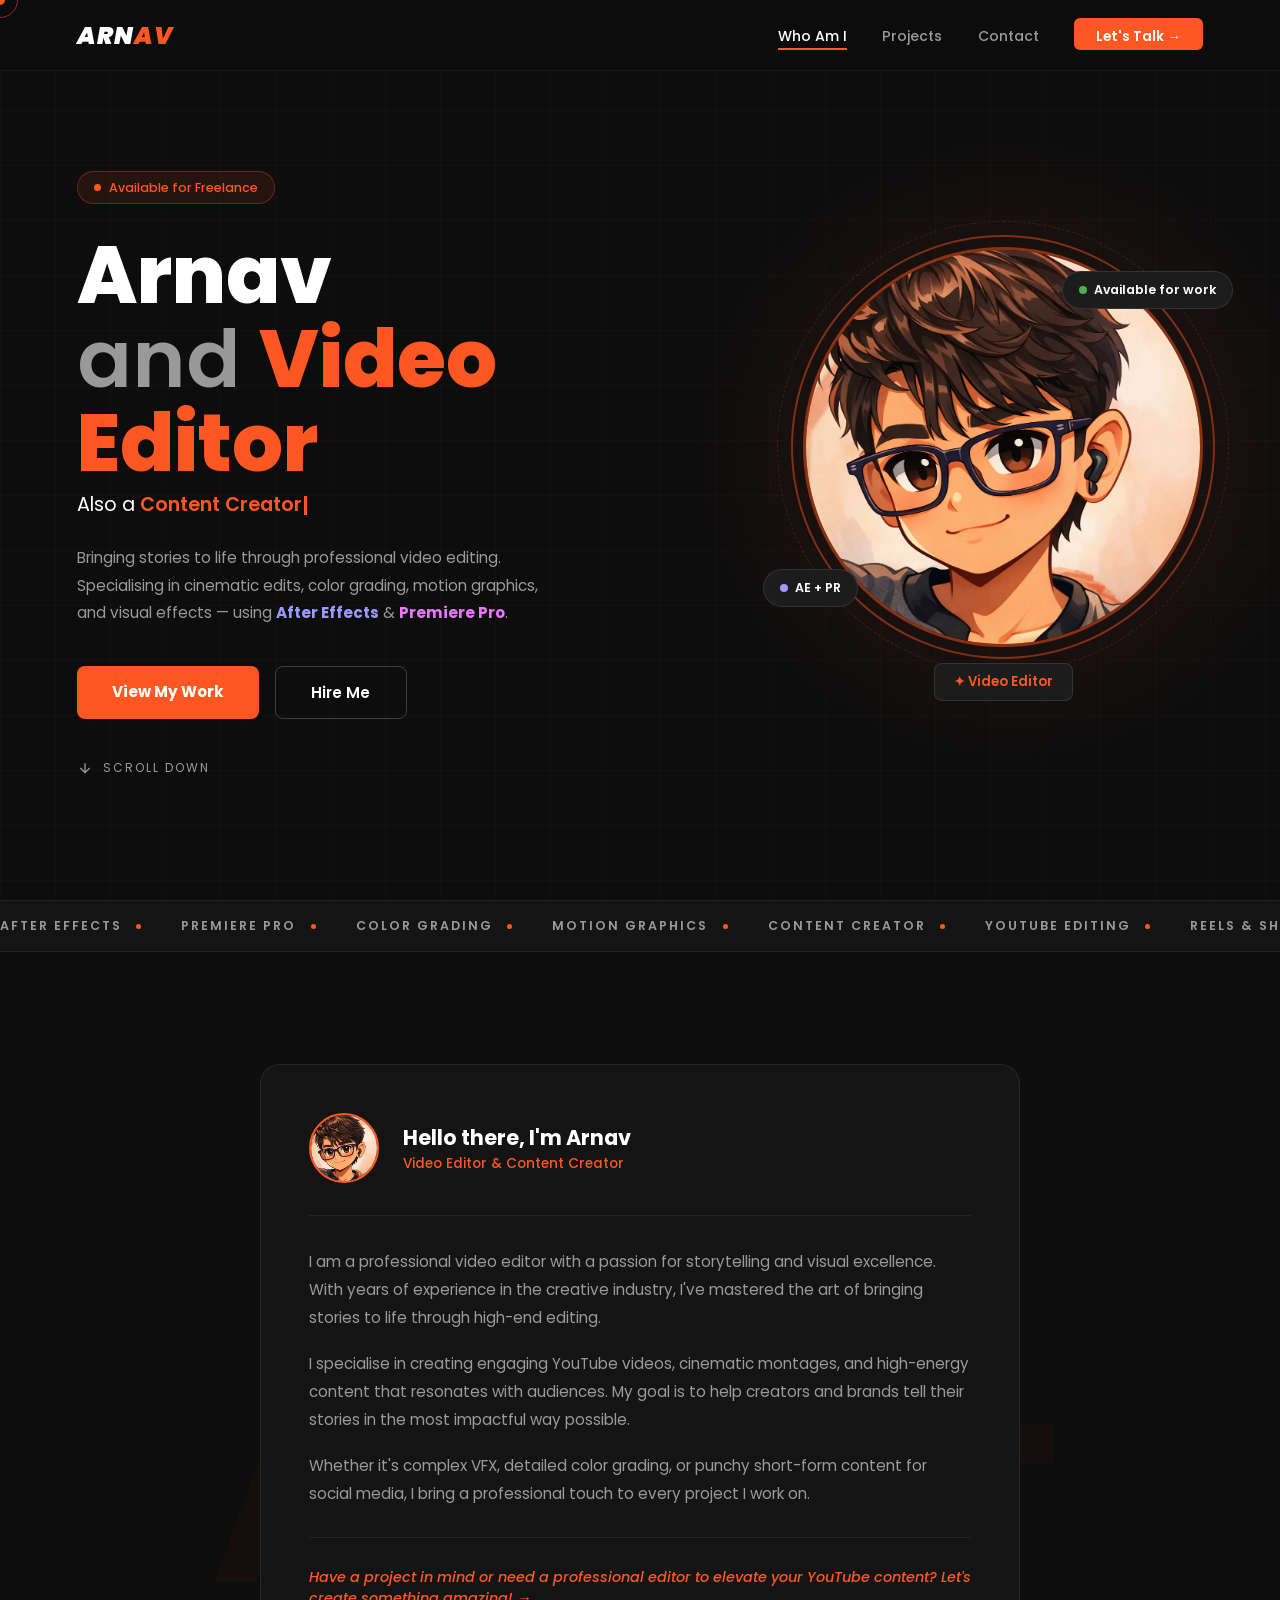
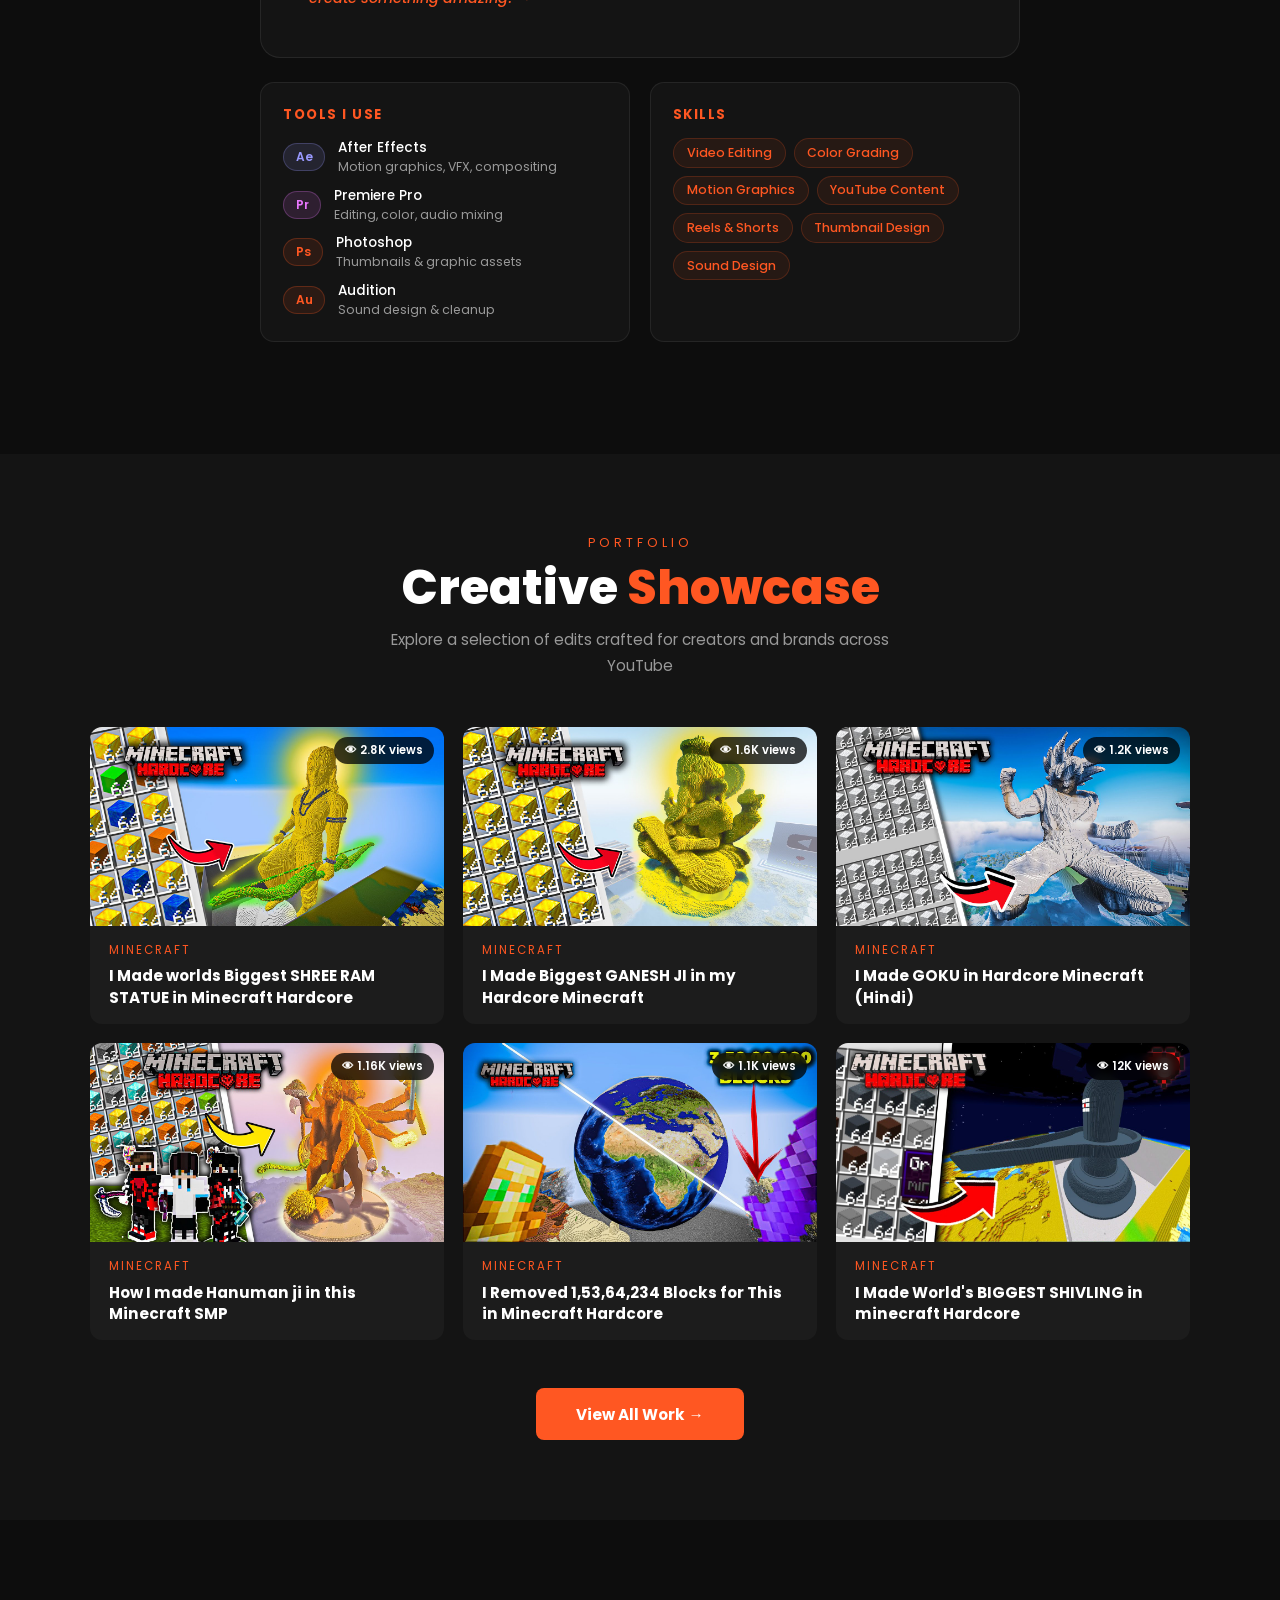
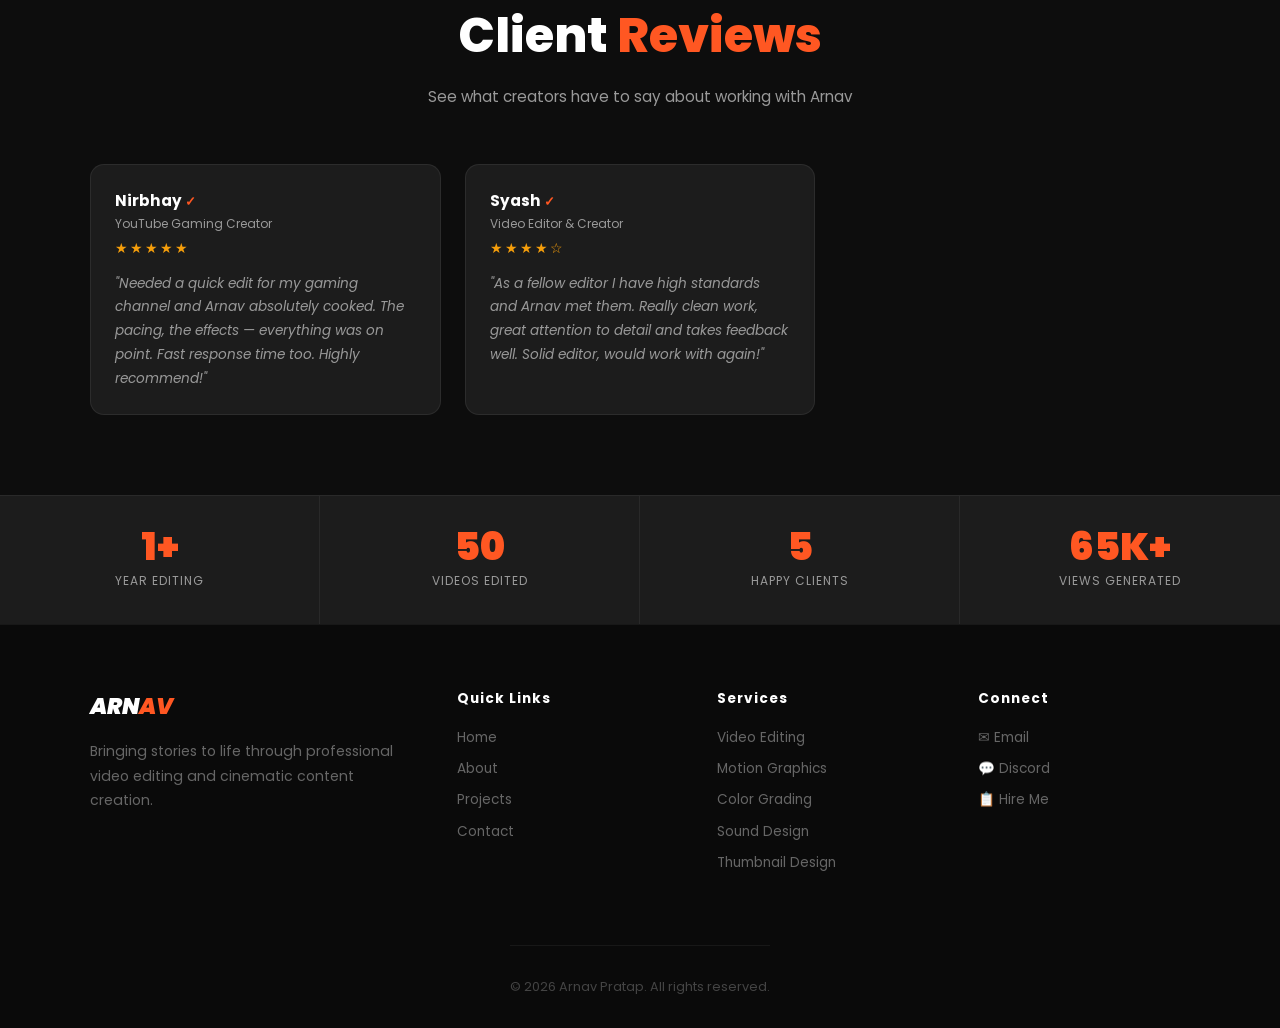
==== commit fc0c6c17: "Add files via upload" ====
--- a/index.html
+++ b/index.html
@@ -478,28 +478,7 @@
   <div style="display:grid;grid-template-columns:repeat(3,1fr);gap:1.5rem;max-width:1100px;margin:0 auto;">
 
     <div class="rev-card reveal">
-      <div class="rev-name">Niz <span class="rev-tick">✓</span></div>
-      <div class="rev-subs">YouTube Creator</div>
-      <div class="rev-stars">★★★★★</div>
-      <p class="rev-text">"Arnav's editing is genuinely top tier. Clean cuts, smooth transitions and the color grade was insane. My video blew up because of his work — highly recommend!"</p>
-    </div>
-
-    <div class="rev-card reveal d1">
-      <div class="rev-name">Senpai <span class="rev-tick">✓</span></div>
-      <div class="rev-subs">Content Creator</div>
-      <div class="rev-stars">★★★★★</div>
-      <p class="rev-text">"Bro delivered within hours and the quality was fire. The effects were exactly what I wanted. Arnav is one of those editors who actually understands the vibe."</p>
-    </div>
-
-    <div class="rev-card reveal d2">
-      <div class="rev-name">Lozo <span class="rev-tick">✓</span></div>
-      <div class="rev-subs">Content Creator</div>
-      <div class="rev-stars">★★★★★</div>
-      <p class="rev-text">"Super clean editing style and very fast. The motion graphics were on point and the whole video came out better than I imagined. Will definitely work with him again!"</p>
-    </div>
-
-    <div class="rev-card reveal">
-      <div class="rev-name">NG Gaming YT <span class="rev-tick">✓</span></div>
+      <div class="rev-name">Nirbhay <span class="rev-tick">✓</span></div>
       <div class="rev-subs">YouTube Gaming Creator</div>
       <div class="rev-stars">★★★★★</div>
       <p class="rev-text">"Needed a quick edit for my gaming channel and Arnav absolutely cooked. The pacing, the effects — everything was on point. Fast response time too. Highly recommend!"</p>
